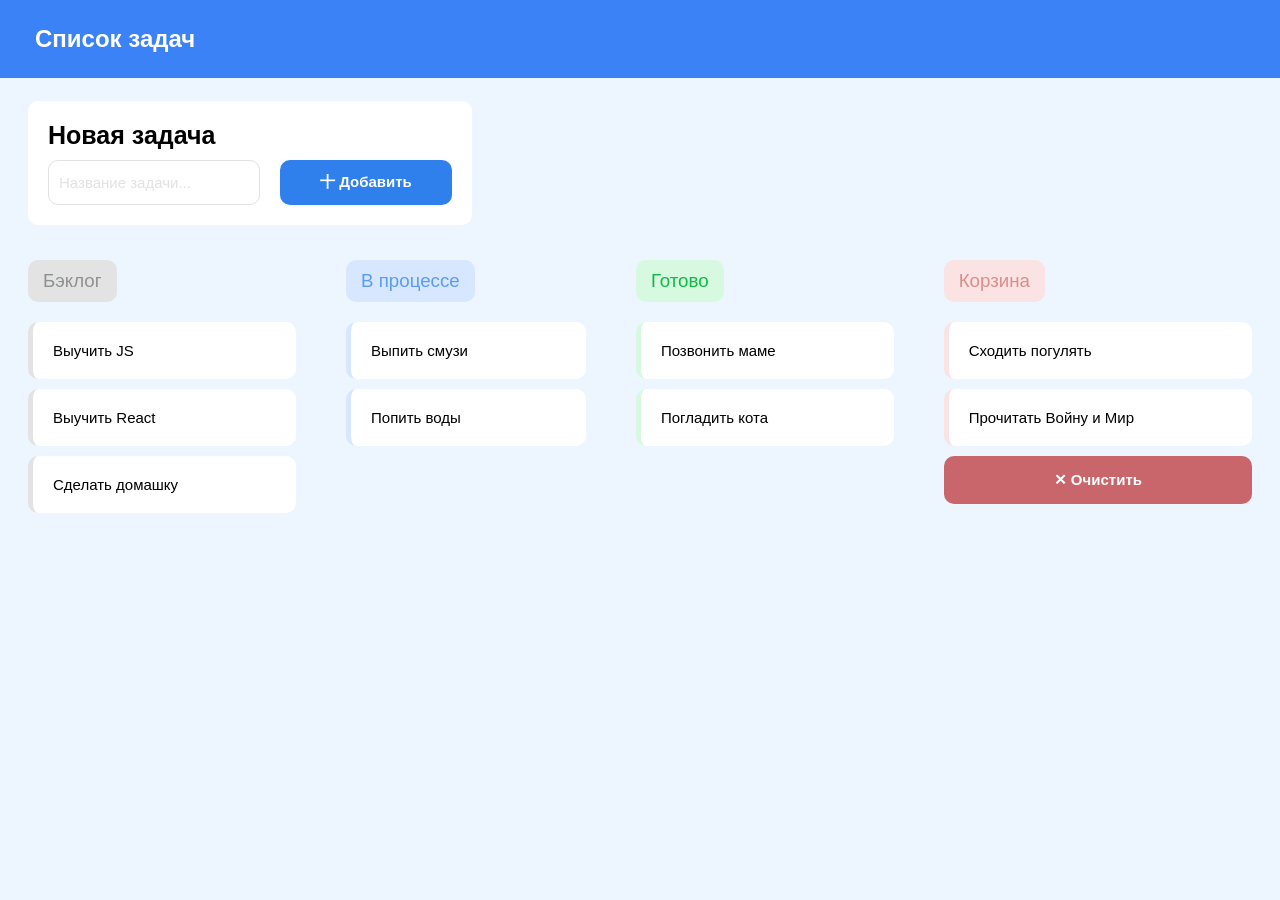
==== index.html @ 9fd5e6a2 "First commit" ====
<!DOCTYPE html>
<html lang="ru">
<head>
  <meta charset="UTF-8">
  <meta name="viewport" content="width=device-width, initial-scale=1.0">
  <title>Список задач</title>
  <link rel="stylesheet" href="style.css">
</head>
<body>

<header class="header">Список задач</header>

  <main>
    <div class="add-task">
      <h1>Новая задача</h1>
      <div class="bottom-group">
        <input placeholder="Название задачи..." type="text">
        <button>十 Добавить</button>
      </div>
    </div>

    <div class="task-input">
      <div class="task-theme column-backlog">
        <h3>Бэклог</h3>
        <ul>
          <li>Выучить JS</li>
          <li>Выучить React</li>
          <li>Сделать домашку</li>
        </ul>
      </div>

      <div class="task-theme column-progress">
        <h3>В процессе</h3>
        <ul>
          <li>Выпить смузи</li>
          <li>Попить воды</li>
        </ul>
      </div>

      <div class="task-theme column-complete">
        <h3>Готово</h3>
        <ul>
          <li>Позвонить маме</li>
          <li>Погладить кота</li>
        </ul>
      </div>

      <div class="task-theme column-trash">
        <h3>Корзина</h3>
        <ul>
          <li>Сходить погулять</li>
          <li>Прочитать Войну и Мир</li>
        </ul>
        <button class="clear-button" type="button">✕ Очистить</button>
      </div>
    </div>
  </main>
</body>
</html>
---- style.css ----
:root {
    --default-corner-radius: 10px;
    --default-font-size: 15px;
}

*{
    margin: 0;
    padding: 0;
    text-decoration: none;
    font-family: Inter, sans-serif;
}

body {
    background-color: #edf6ff;
}

main {
    padding: 23px 28px;
}

.header {
    background-color: #3b82f6;
    color: white;
    font-size: 24px;
    font-weight: bold;
    text-align: left;
    padding: 25px 35px;
}

/* Стиль для добавления задачи */

.add-task {
    border-radius: var(--default-corner-radius);
    background: white;
    padding: 20px;
    width: fit-content;
}

.add-task h1 {
    background-color: white;
    font-size: 25px;
    margin-bottom: 10px;
}

.add-task .bottom-group {
    background-color: white;
    display: flex;
    gap: 20px;
}

.add-task input[type=text] {
    border-radius: var(--default-corner-radius);
    outline: none;
    padding: 10px;
    font-size: var(--default-font-size);
    color: #e4e1e1;
    background-color: white;
    border: 1px solid #e4e1e1;
}

.add-task input[type=text]::placeholder {
    font-size: var(--default-font-size);
    color: #e4e1e1;
}

.add-task button {
    background-color: #2f80ed;
    color: white;
    border-radius: var(--default-corner-radius);
    padding: 13px 40px;
    font-size: var(--default-font-size);
    font-weight: bold;
    cursor: pointer;
    border: 0;
}

.add-task button:hover {
    background-color: #003470;
}

/* Для задачи */

.task-input {
    margin-top: 35px;
    display: flex;
    column-gap: 50px;
}

.task-input h3 {
    padding: 10px 15px;
    border-radius: var(--default-corner-radius);
    margin-bottom: 20px;
    font-weight: 500;
    width: fit-content;
}

.task-input li {
    list-style-type: none;
    font-size: var(--default-font-size);
    padding: 20px;
    background-color: white;
    border-radius: var(--default-corner-radius);
    margin: 10px 0;
}

.task-theme {
    flex: 1 1 auto;
}

.column-backlog h3 {
    background-color: #e3e3e3;
    color: #8e9092;
}

.column-backlog li {
    border-left: 5px solid #e3e3e3;
}

.column-progress h3 {
    background-color: #d6e7ff;
    color: #5c9bf2;
}

.column-progress li {
    border-left: 5px solid #d6e7ff;
}

.column-complete h3 {
    background-color: #d7f9e0;
    color: #0fba44;
}

.column-complete li {
    border-left: 5px solid #d7f9e0;
}

.column-trash h3 {
    background-color: #fbe3e3;
    color: #da8e8b;
}

.column-trash li {
    border-left: 5px solid #fbe3e3;
}

/* Для кнопки очистить */

.clear-button {
    background-color: #c9666c;
    color: white;
    padding: 15px 0;
    border: 0px;
    border-radius: var(--default-corner-radius);
    width: 100%;
    font-weight: bold;
    font-size: var(--default-font-size);
}

.clear-button:hover {
    background-color: #b3464d;
}
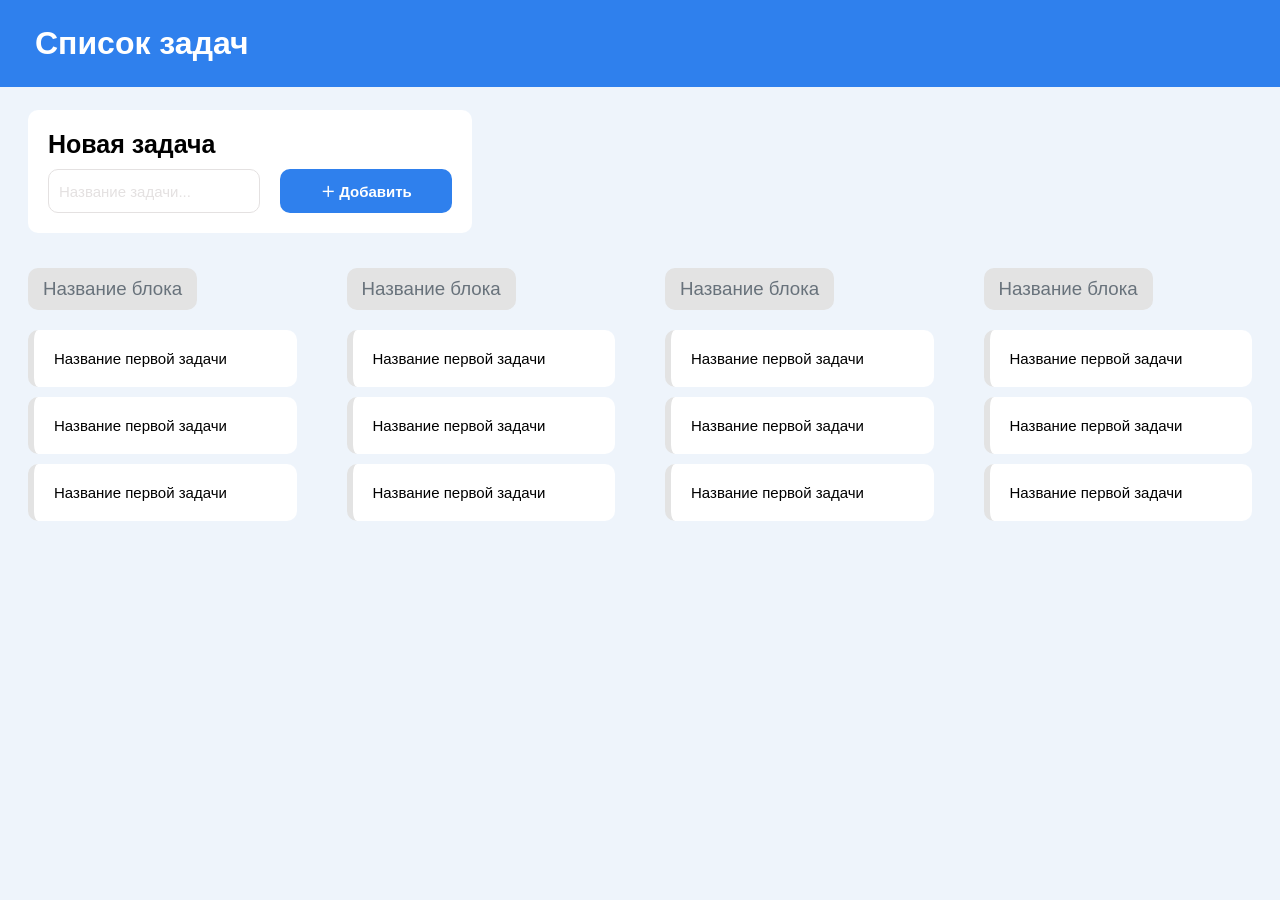
==== commit 3f4c7444: "Разнесение по компонентам" ====
--- a/index.html
+++ b/index.html
@@ -3,57 +3,13 @@
 <head>
   <meta charset="UTF-8">
   <meta name="viewport" content="width=device-width, initial-scale=1.0">
+  <link href="./css/style.css" type="text/css" rel="stylesheet">
   <title>Список задач</title>
-  <link rel="stylesheet" href="style.css">
 </head>
-<body>
-
-<header class="header">Список задач</header>
-
-  <main>
-    <div class="add-task">
-      <h1>Новая задача</h1>
-      <div class="bottom-group">
-        <input placeholder="Название задачи..." type="text">
-        <button>十 Добавить</button>
-      </div>
-    </div>
-
-    <div class="task-input">
-      <div class="task-theme column-backlog">
-        <h3>Бэклог</h3>
-        <ul>
-          <li>Выучить JS</li>
-          <li>Выучить React</li>
-          <li>Сделать домашку</li>
-        </ul>
-      </div>
-
-      <div class="task-theme column-progress">
-        <h3>В процессе</h3>
-        <ul>
-          <li>Выпить смузи</li>
-          <li>Попить воды</li>
-        </ul>
-      </div>
-
-      <div class="task-theme column-complete">
-        <h3>Готово</h3>
-        <ul>
-          <li>Позвонить маме</li>
-          <li>Погладить кота</li>
-        </ul>
-      </div>
-
-      <div class="task-theme column-trash">
-        <h3>Корзина</h3>
-        <ul>
-          <li>Сходить погулять</li>
-          <li>Прочитать Войну и Мир</li>
-        </ul>
-        <button class="clear-button" type="button">✕ Очистить</button>
-      </div>
-    </div>
-  </main>
+<body class="body-component">
+<main class="main-component">
+  <section class="add-task-component"></section>
+</main>
+<script src="./src/main.js" type="module"></script>
 </body>
 </html>
--- a/css/style.css
+++ b/css/style.css
@@ -0,0 +1,122 @@
+:root {
+    --default-corner-radius: 10px;
+    --default-font-size: 15px;
+}
+
+*{
+    margin: 0;
+    padding: 0;
+    text-decoration: none;
+    font-family: 'Segoe UI', Tahoma, Geneva, Verdana, sans-serif;
+}
+
+body {
+    background-color: #eef4fb;
+}
+
+main {
+    padding: 23px 28px;
+}
+
+header {
+    background-color: #2f80ed;
+}
+
+header h1 {
+    color: white;
+    padding: 25px 35px;
+}
+
+.add-task {
+    border-radius: var(--default-corner-radius);
+    background: white;
+    padding: 20px;
+    width: fit-content;
+}
+
+.add-task h1 {
+    font-size: 25px;
+    margin-bottom: 10px;
+}
+
+.add-task .bottom-group {
+    display: flex;
+    gap: 20px;
+}
+
+.add-task input[type=text] {
+    border-radius: var(--default-corner-radius);
+    outline: none;
+    padding: 10px;
+    font-size: var(--default-font-size);
+    color: #e4e1e1;
+    background-color: white;
+    border: 1px solid #e4e1e1;
+}
+
+.add-task input[type=text]::placeholder {
+    font-size: var(--default-font-size);
+    color: #e4e1e1;
+}
+
+.add-task button {
+    background-color: #2f80ed;
+    color: white;
+    border-radius: var(--default-corner-radius);
+    padding: 13px 40px;
+    font-size: var(--default-font-size);
+    font-weight: bold;
+    cursor: pointer;
+    border: 0;
+}
+
+.add-task button:hover {
+    background-color: #0056b3;
+}
+
+.tasks-board-component {
+    margin-top: 35px;
+    display: flex;
+    column-gap: 50px;
+}
+
+.display-tasks {
+    flex: 1 1 auto;
+}
+
+.display-tasks h3 {
+    padding: 10px 15px;
+    border-radius: var(--default-corner-radius);
+    background-color: #e3e3e3;
+    color: #68727b;
+    margin-bottom: 20px;
+    font-weight: 500;
+    width: fit-content;
+}
+
+.display-tasks li {
+    list-style-type: none;
+    font-weight: 500;
+    font-size: var(--default-font-size);
+    padding: 20px;
+    color: #000;
+    background-color: white;
+    border-left: 6px solid #e3e3e3;
+    border-radius: var(--default-corner-radius);
+    margin: 10px 0;
+}
+
+.clear-button {
+    background-color: #c9666c;
+    color: white;
+    padding: 15px 0;
+    border: 0px;
+    border-radius: var(--default-corner-radius);
+    width: 100%;
+    font-weight: bold;
+    font-size: var(--default-font-size);
+}
+
+.clear-button:hover {
+    background-color: #b3464d;
+}
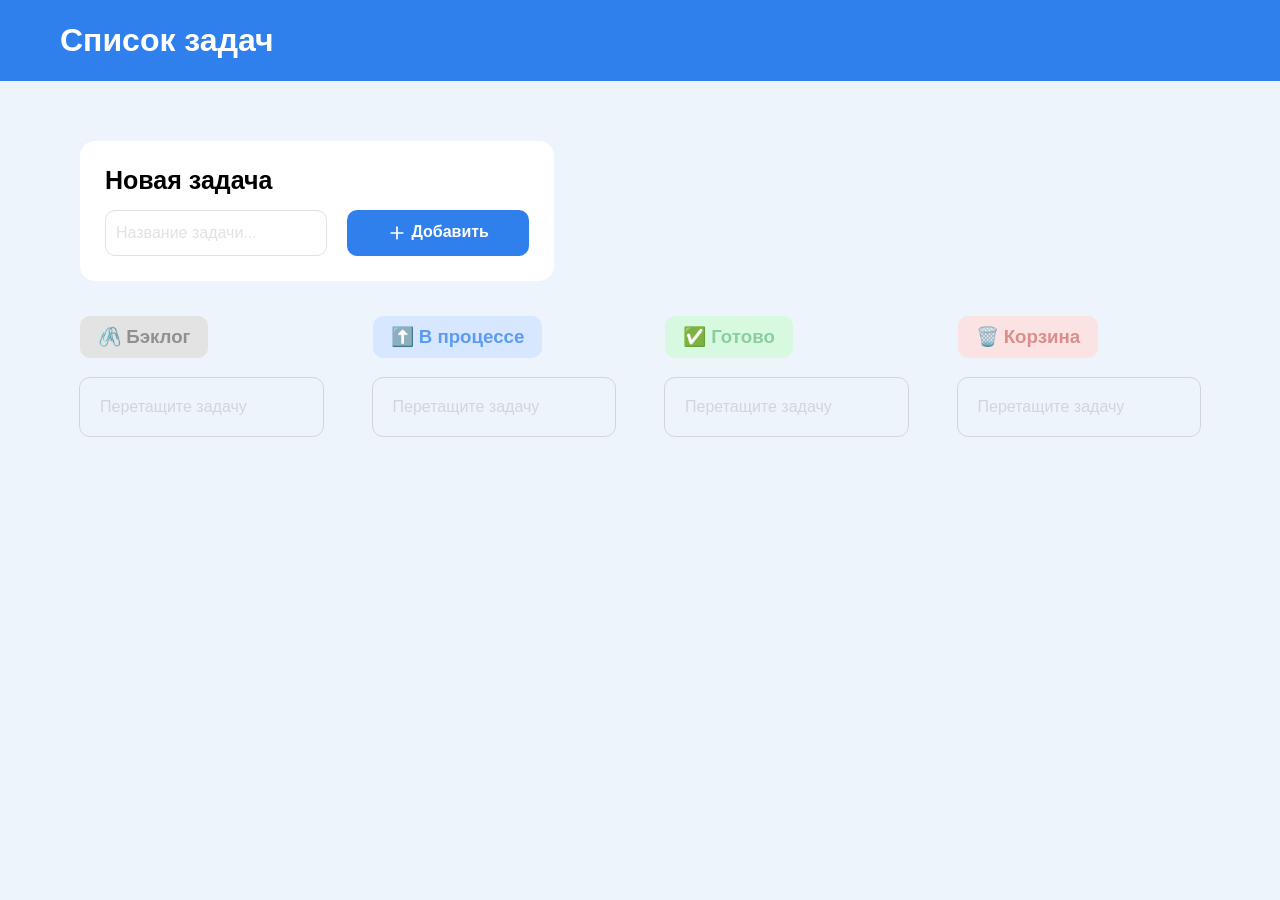
==== commit 2f548111: "Использование mockAPI для загрузки и редактирования задач" ====
--- a/index.html
+++ b/index.html
@@ -8,8 +8,8 @@
 </head>
 <body class="body-component">
 <main class="main-component">
-  <section class="add-task-component"></section>
+  <section class="add-new-task-component"></section>
 </main>
 <script src="./src/main.js" type="module"></script>
 </body>
-</html>+</html>
--- a/css/style.css
+++ b/css/style.css
@@ -1,122 +1,199 @@
 :root {
-    --default-corner-radius: 10px;
-    --default-font-size: 15px;
+  --empty-list-color: rgba(145, 145, 145, 0.3);
+  --component-corner-radius: 10px;
+  --section-corner-radius: 15px;
+  --default-font-size: 16px;
 }
 
-*{
-    margin: 0;
-    padding: 0;
-    text-decoration: none;
-    font-family: 'Segoe UI', Tahoma, Geneva, Verdana, sans-serif;
+* {
+  margin: 0;
+  padding: 0;
+  text-decoration: none;
+  font-family: Inter, sans-serif;
 }
 
 body {
-    background-color: #eef4fb;
+  background-color: #eef4fb;
 }
 
 main {
-    padding: 23px 28px;
+  padding: 60px 80px;
 }
 
-header {
-    background-color: #2f80ed;
+.header {
+  background-color: #2f80ed;
+  padding: 22px 60px;
 }
 
-header h1 {
-    color: white;
-    padding: 25px 35px;
+.header h1 {
+  color: white;
 }
 
-.add-task {
-    border-radius: var(--default-corner-radius);
-    background: white;
-    padding: 20px;
-    width: fit-content;
+.create-task-section {
+  border-radius: var(--section-corner-radius);
+  width: fit-content;
+  background: white;
+  padding: 25px;
 }
 
-.add-task h1 {
-    font-size: 25px;
-    margin-bottom: 10px;
+.create-task-section h1 {
+  background-color: white;
+  margin-bottom: 15px;
+  font-size: 25px;
 }
 
-.add-task .bottom-group {
-    display: flex;
-    gap: 20px;
+.create-task-section .flex-fields {
+  display: flex;
+  gap: 20px;
 }
 
-.add-task input[type=text] {
-    border-radius: var(--default-corner-radius);
-    outline: none;
-    padding: 10px;
-    font-size: var(--default-font-size);
-    color: #e4e1e1;
-    background-color: white;
-    border: 1px solid #e4e1e1;
+.create-task-section input[type=text] {
+  border-radius: var(--component-corner-radius);
+  font-size: var(--default-font-size);
+  border: 1px solid #e4e1e1;
+  background-color: white;
+  padding: 10px;
+  outline: none;
 }
 
-.add-task input[type=text]::placeholder {
-    font-size: var(--default-font-size);
-    color: #e4e1e1;
+.create-task-section input[type=text]::placeholder {
+  color: #e4e1e1;
 }
 
-.add-task button {
-    background-color: #2f80ed;
-    color: white;
-    border-radius: var(--default-corner-radius);
-    padding: 13px 40px;
-    font-size: var(--default-font-size);
-    font-weight: bold;
-    cursor: pointer;
-    border: 0;
+.create-task-section button {
+  border-radius: var(--component-corner-radius);
+  font-size: var(--default-font-size);
+  background-color: #2f80ed;
+  padding: 13px 40px;
+  font-weight: bold;
+  cursor: pointer;
+  color: white;
+  border: 0;
 }
 
-.add-task button:hover {
-    background-color: #0056b3;
+.create-task-section button:hover {
+  background-color: #0056b3;
 }
 
-.tasks-board-component {
-    margin-top: 35px;
-    display: flex;
-    column-gap: 50px;
+.display-tasks-section {
+  margin-top: 35px;
+  column-gap: 50px;
+  display: flex;
 }
 
-.display-tasks {
-    flex: 1 1 auto;
+.display-tasks-section h3 {
+  border-radius: var(--component-corner-radius);
+  margin-bottom: 20px;
+  width: fit-content;
+  padding: 10px 18px;
+  font-weight: 550;
 }
 
-.display-tasks h3 {
-    padding: 10px 15px;
-    border-radius: var(--default-corner-radius);
-    background-color: #e3e3e3;
-    color: #68727b;
-    margin-bottom: 20px;
-    font-weight: 500;
-    width: fit-content;
+.display-tasks-section .task {
+  border-radius: var(--component-corner-radius);
+  font-size: var(--default-font-size);
+  background-color: white;
+  list-style-type: none;
+  margin: 10px 0;
+  padding: 20px;
 }
 
-.display-tasks li {
-    list-style-type: none;
-    font-weight: 500;
-    font-size: var(--default-font-size);
-    padding: 20px;
-    color: #000;
-    background-color: white;
-    border-left: 6px solid #e3e3e3;
-    border-radius: var(--default-corner-radius);
-    margin: 10px 0;
+.status-pattern {
+  flex: 1 1 auto;
+}
+
+.status-backlog h3 {
+  background-color: #e3e3e3;
+  color: #8e9092;
+}
+
+.status-backlog .task {
+  border-left: 8px solid #e3e3e3;
+}
+
+.status-backlog .task:hover {
+  background-color: #c4c7ca; /* Изменение фона при наведении */
+  border-color: #8e9092; /* Изменение цвета границы при наведении */
+}
+
+.status-processing h3 {
+  background-color: #d6e7ff;
+  color: #5c9bf2;
+}
+
+.status-processing .task:hover {
+  background-color: #c9e1ff; /* Изменение фона при наведении */
+  border-color: #5c9bf2; /* Изменение цвета границы при наведении */
+}
+
+.status-processing .task {
+  border-left: 8px solid #d6e7ff;
+}
+
+.status-done h3 {
+  background-color: #d7f9e0;
+  color: #8acea0;
+}
+
+.status-done .task {
+  border-left: 8px solid #d7f9e0;
+}
+.status-done .task:hover {
+  background-color: #ceffde; /* Изменение фона при наведении */
+  border-color: #8acea0; /* Изменение цвета границы при наведении */
+}
+
+.status-trash h3 {
+  background-color: #fbe3e3;
+  color: #da8e8b;
+}
+
+.status-trash .task {
+  border-left: 8px solid #fbe3e3;
+}
+
+.status-trash .task:hover {
+  background-color: #ffd0ce; /* Изменение фона при наведении */
+  border-color: #da8e8b; /* Изменение цвета границы при наведении */
 }
 
 .clear-button {
-    background-color: #c9666c;
-    color: white;
-    padding: 15px 0;
-    border: 0px;
-    border-radius: var(--default-corner-radius);
-    width: 100%;
-    font-weight: bold;
-    font-size: var(--default-font-size);
+  border-radius: var(--component-corner-radius);
+  font-size: var(--default-font-size);
+  background-color: #c9666c;
+  font-weight: bold;
+  margin-top: 10px;
+  cursor: pointer;
+  padding: 20px 0;
+  color: white;
+  width: 100%;
+  border: 0;
 }
 
 .clear-button:hover {
-    background-color: #b3464d;
-}+  background-color: #b3464d;
+}
+
+.icon {
+  vertical-align: top;
+}
+
+.empty-list {
+  border-radius: var(--component-corner-radius);
+  font-size: var(--default-font-size);
+  outline: var(--empty-list-color) solid 1px;
+  color: var(--empty-list-color);
+  list-style-type: none;
+  margin: 10px 0;
+  padding: 20px;
+}
+
+.loading {
+  padding: 10px;
+  font-size: 20px;
+  color: gray;
+  margin: 80px auto auto;
+  width: fit-content;
+  border-radius: 15px;
+  background-color: rgba(0, 0, 0, 0.05);
+}
